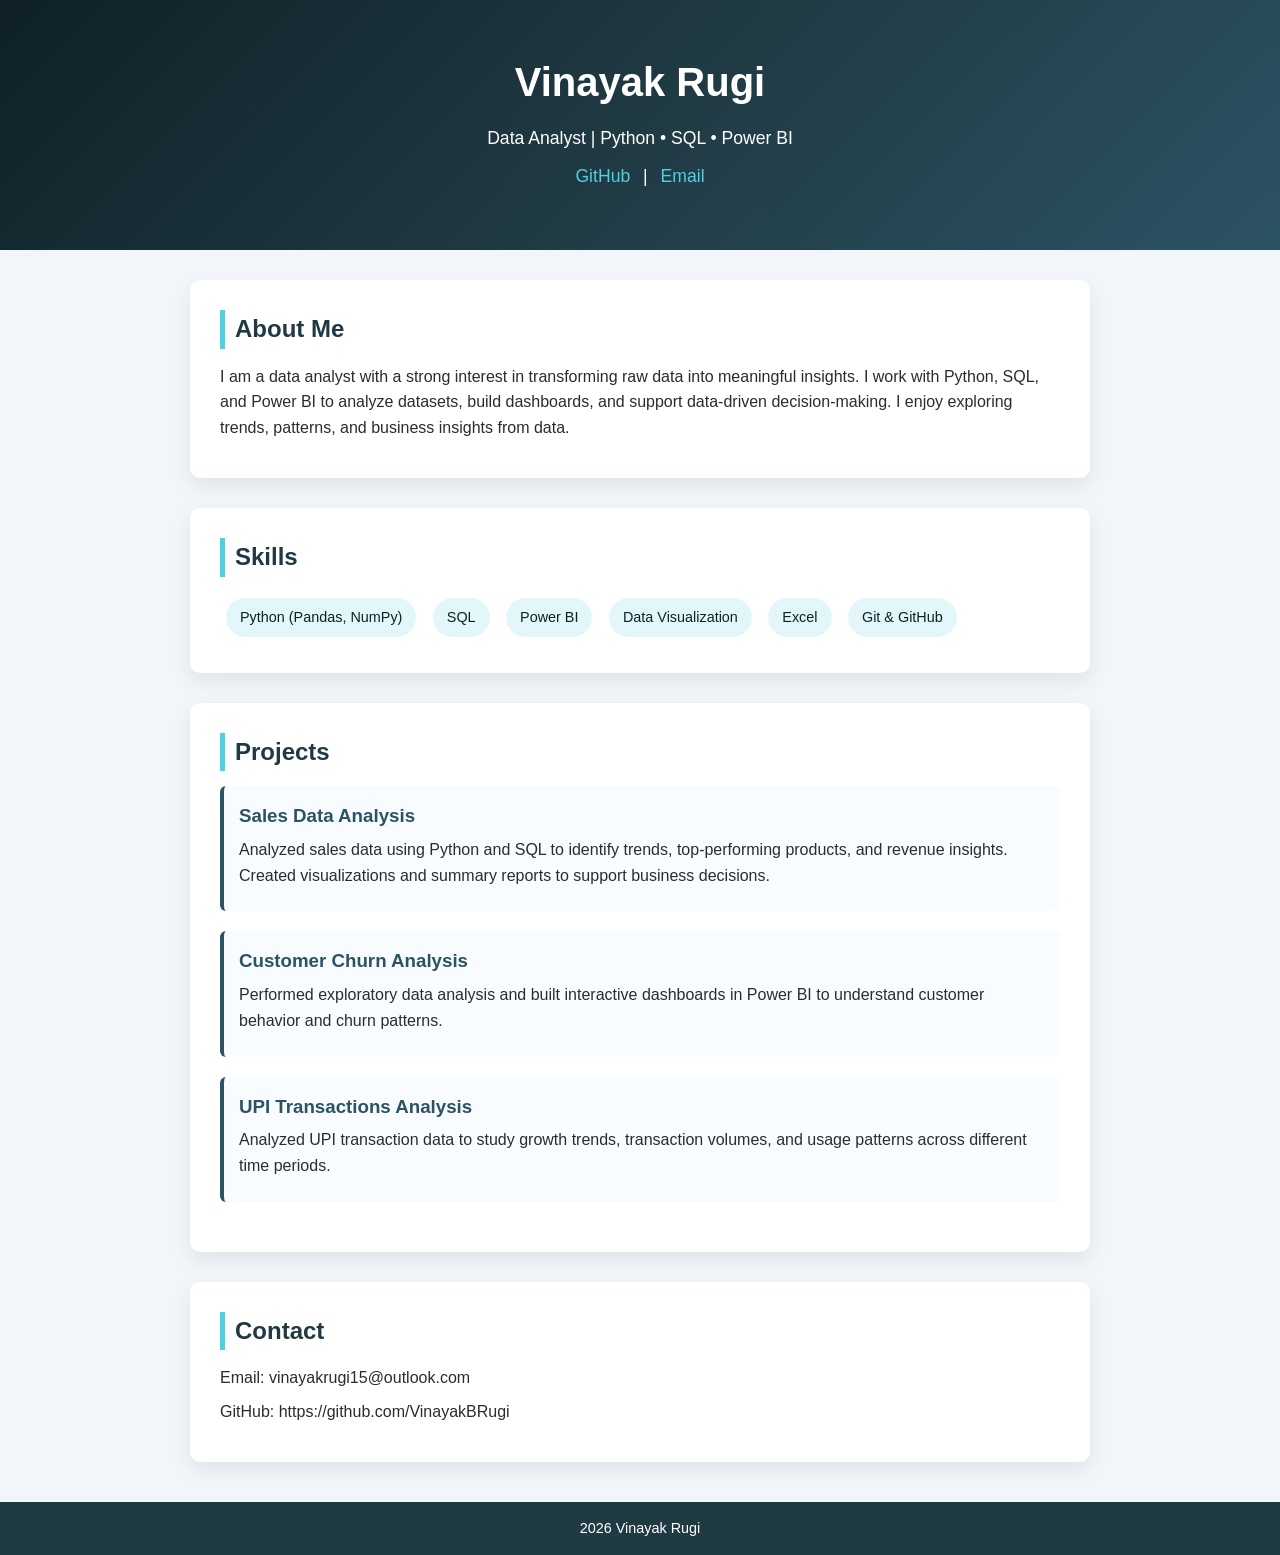
==== index.html @ 9090eca0 "Update and rename Portfolio.html to index.html" ====
<!DOCTYPE html>
<html lang="en">
<head>
    <meta charset="UTF-8">
    <meta name="viewport" content="width=device-width, initial-scale=1.0">
    <title>Vinayak Rugi | Data Analyst</title>
    <link rel="stylesheet" href="style.css">
</head>
<body>

    <header>
        <h1>Vinayak Rugi</h1>
        <p>Data Analyst | Python • SQL • Power BI</p>
        <p>
            <a href="https://github.com/VinayakBRugi" target="_blank">GitHub</a> |
            <a href="vinayakrugi15@outlook.com">Email</a>
        </p>
    </header>

    <section>
        <h2>About Me</h2>
        <p>
            I am a data analyst with a strong interest in transforming raw data into meaningful
            insights. I work with Python, SQL, and Power BI to analyze datasets, build dashboards,
            and support data-driven decision-making. I enjoy exploring trends, patterns, and
            business insights from data.
        </p>
    </section>

    <section>
        <h2>Skills</h2>
        <ul>
            <li>Python (Pandas, NumPy)</li>
            <li>SQL</li>
            <li>Power BI</li>
            <li>Data Visualization</li>
            <li>Excel</li>
            <li>Git & GitHub</li>
        </ul>
    </section>

    <section>
        <h2>Projects</h2>
        <div class="project">
            <h3>Sales Data Analysis</h3>
            <p>
                Analyzed sales data using Python and SQL to identify trends, top-performing
                products, and revenue insights. Created visualizations and summary reports
                to support business decisions.
            </p>
        </div>

        <div class="project">
            <h3>Customer Churn Analysis</h3>
            <p>
                Performed exploratory data analysis and built interactive dashboards in
                Power BI to understand customer behavior and churn patterns.
            </p>
        </div>

        <div class="project">
            <h3>UPI Transactions Analysis</h3>
            <p>
                Analyzed UPI transaction data to study growth trends, transaction volumes,
                and usage patterns across different time periods.
            </p>
        </div>
    </section>

    <section>
        <h2>Contact</h2>
        <p>Email: vinayakrugi15@outlook.com</p>
        <p>GitHub: https://github.com/VinayakBRugi</p>
    </section>

    <footer>
        <p>2026 Vinayak Rugi</p>
    </footer>

</body>
</html>
---- style.css ----
* {
    box-sizing: border-box;
    margin: 0;
    padding: 0;
}

body {
    font-family: "Segoe UI", Arial, sans-serif;
    background-color: #f2f6fa;
    color: #2c2c2c;
    line-height: 1.6;
}

header {
    background: linear-gradient(135deg, #0f2027, #203a43, #2c5364);
    color: #ffffff;
    text-align: center;
    padding: 50px 20px;
}

header h1 {
    font-size: 2.5rem;
    margin-bottom: 10px;
}

header p {
    font-size: 1.1rem;
    margin-bottom: 10px;
}

header a {
    color: #4dd0e1;
    text-decoration: none;
    font-weight: 500;
    margin: 0 8px;
}

header a:hover {
    text-decoration: underline;
}

section {
    max-width: 900px;
    margin: 30px auto;
    background: #ffffff;
    padding: 30px;
    border-radius: 10px;
    box-shadow: 0 8px 20px rgba(0, 0, 0, 0.08);
}

section h2 {
    color: #203a43;
    margin-bottom: 15px;
    border-left: 5px solid #4dd0e1;
    padding-left: 10px;
}

ul {
    list-style: none;
    margin-top: 10px;
}

ul li {
    background-color: #e3f7fa;
    display: inline-block;
    padding: 8px 14px;
    margin: 6px;
    border-radius: 20px;
    font-size: 0.9rem;
    color: #0f2027;
    font-weight: 500;
}

.project {
    margin-bottom: 20px;
    padding: 15px;
    border-left: 4px solid #2c5364;
    background-color: #f9fcff;
    border-radius: 6px;
}

.project h3 {
    color: #2c5364;
    margin-bottom: 6px;
}

section p {
    margin-bottom: 8px;
}

footer {
    background-color: #203a43;
    color: #ffffff;
    text-align: center;
    padding: 15px;
    margin-top: 40px;
    font-size: 0.9rem;
}
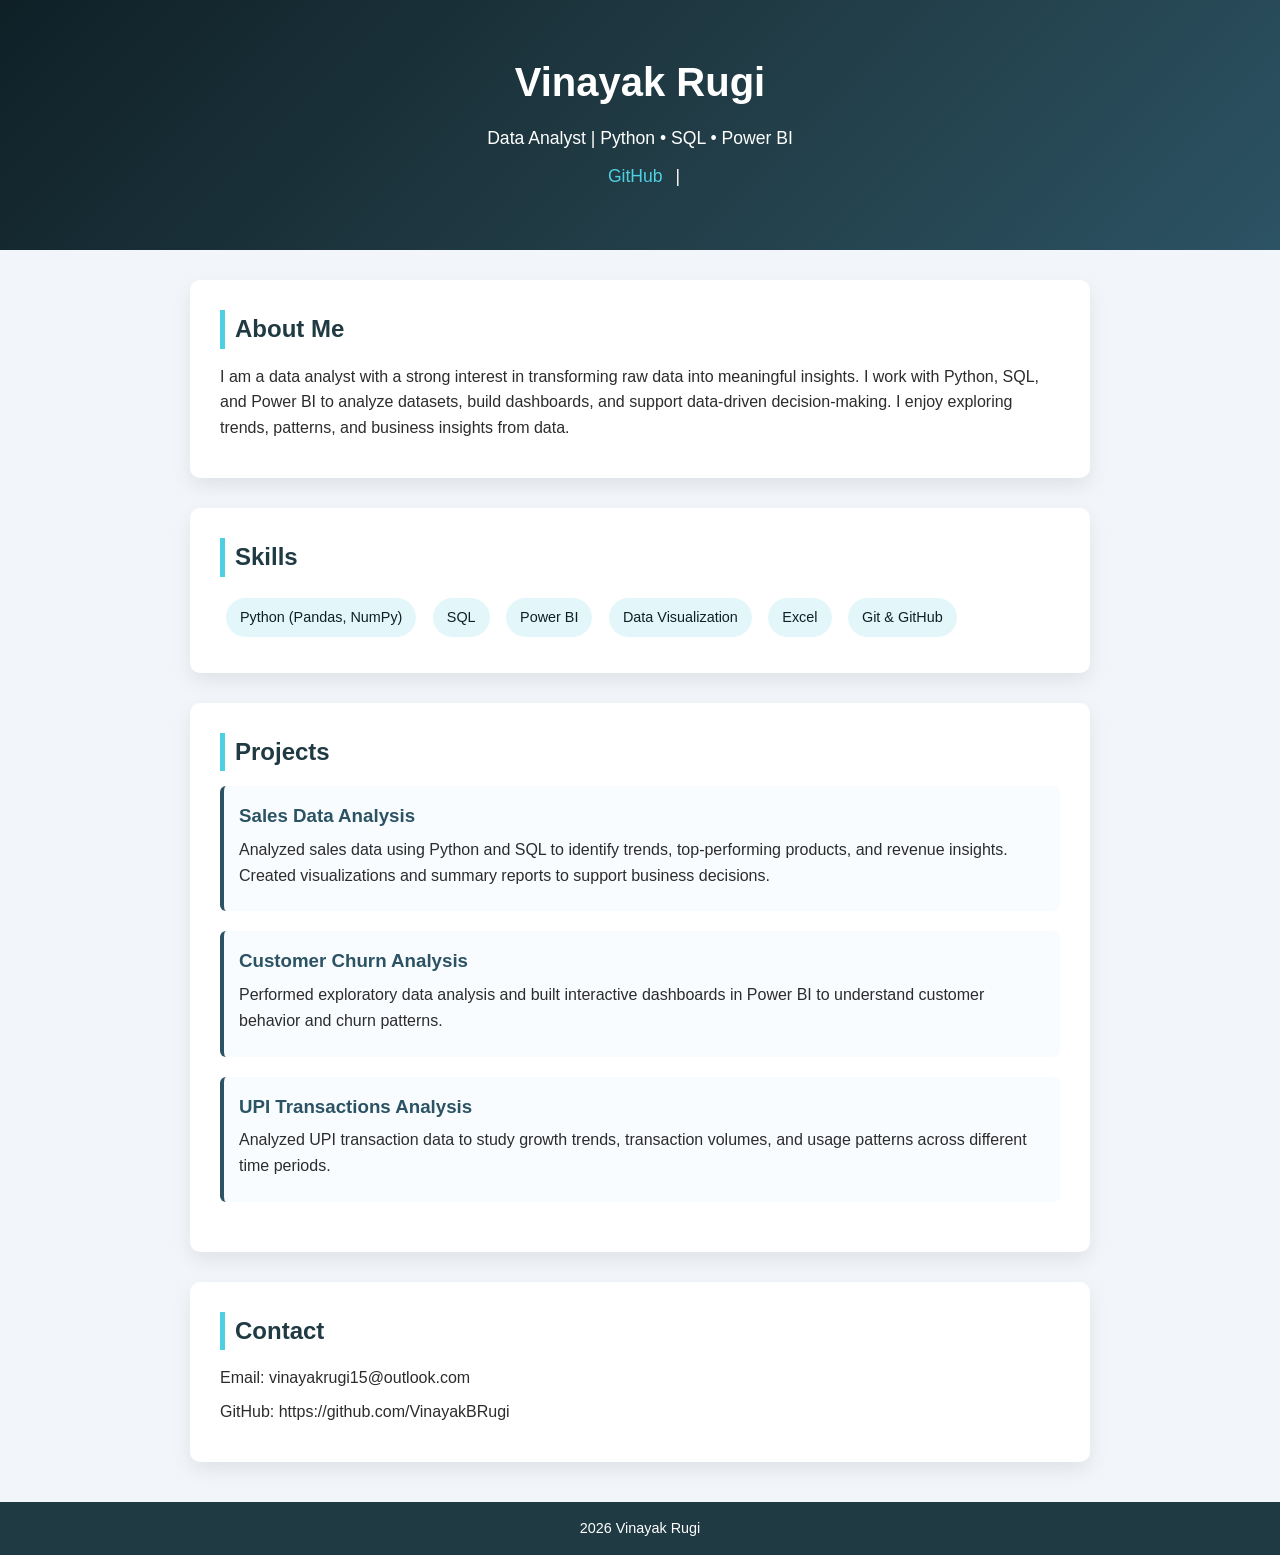
==== commit 18e27ad1: "Update index.html" ====
--- a/index.html
+++ b/index.html
@@ -13,7 +13,6 @@
         <p>Data Analyst | Python • SQL • Power BI</p>
         <p>
             <a href="https://github.com/VinayakBRugi" target="_blank">GitHub</a> |
-            <a href="vinayakrugi15@outlook.com">Email</a>
         </p>
     </header>
 
@@ -79,3 +78,4 @@
 
 </body>
 </html>
+
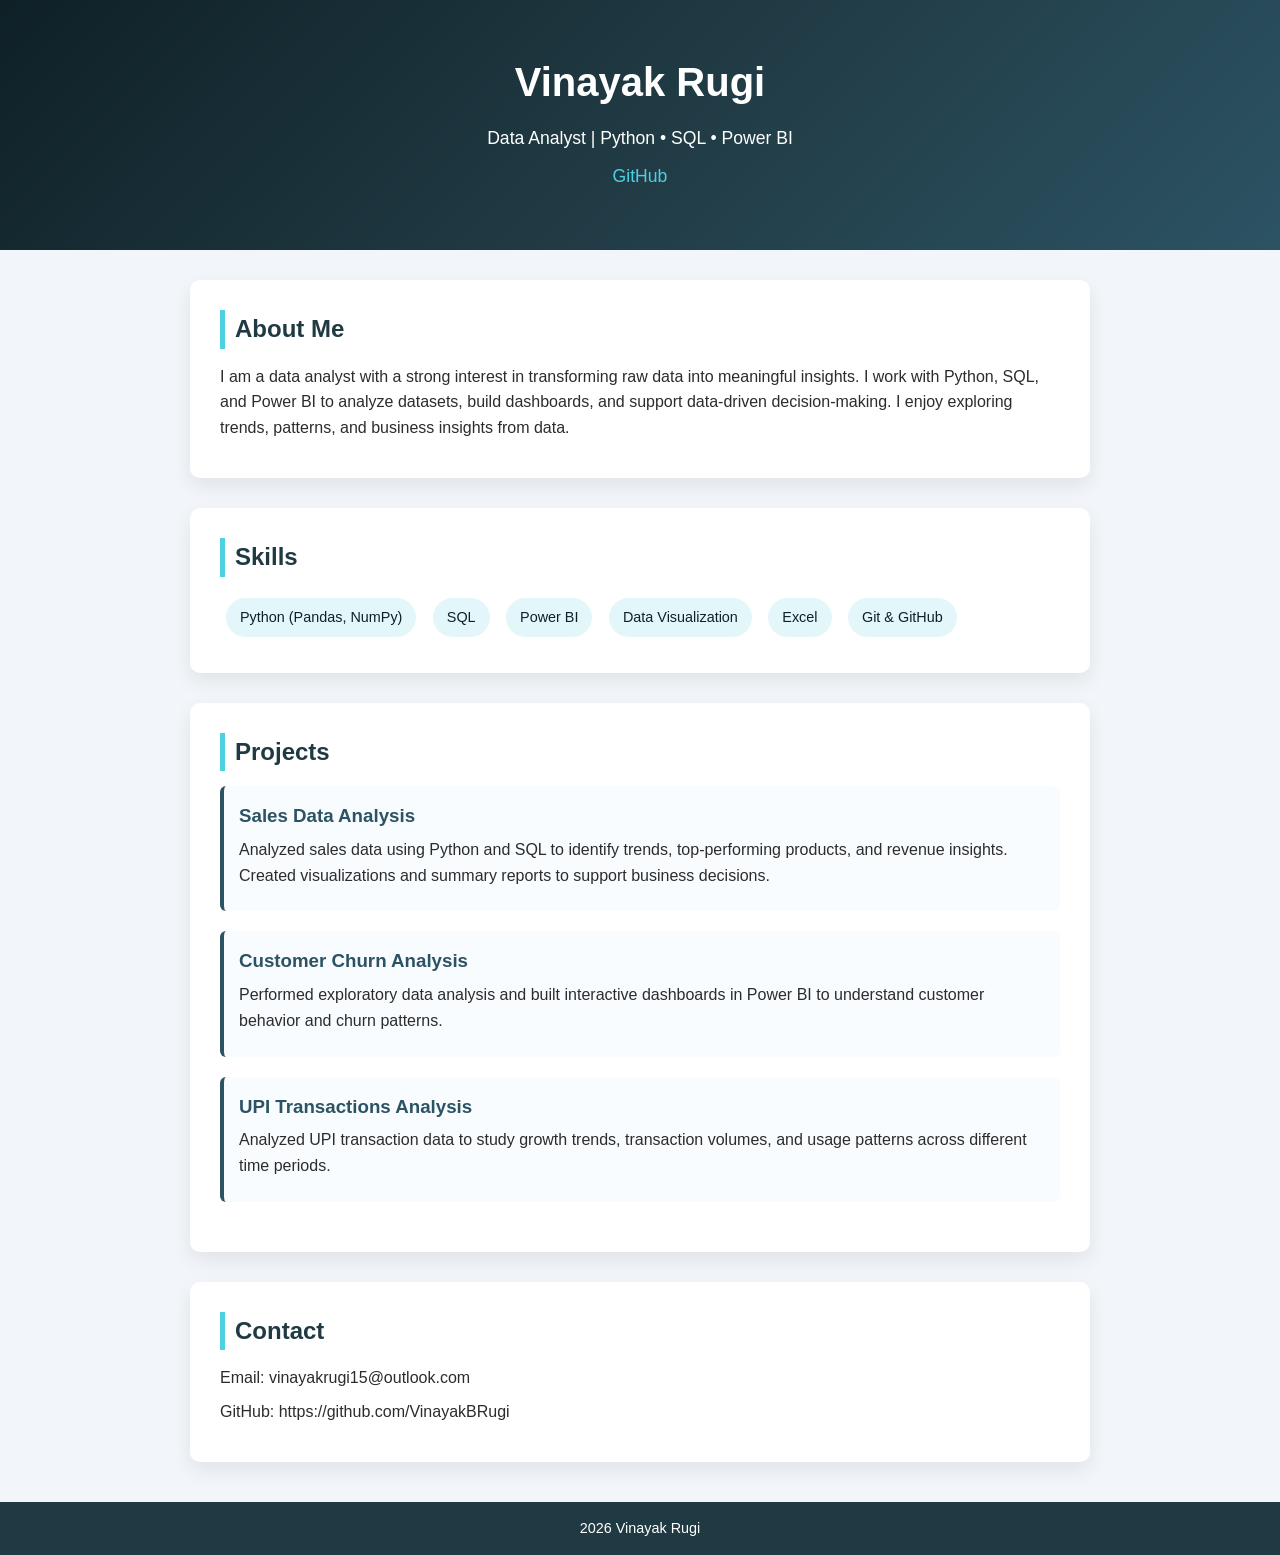
==== commit 4c648d31: "Update index.html" ====
--- a/index.html
+++ b/index.html
@@ -12,7 +12,7 @@
         <h1>Vinayak Rugi</h1>
         <p>Data Analyst | Python • SQL • Power BI</p>
         <p>
-            <a href="https://github.com/VinayakBRugi" target="_blank">GitHub</a> |
+            <a href="https://github.com/VinayakBRugi" target="_blank">GitHub</a>
         </p>
     </header>
 
@@ -79,3 +79,5 @@
 </body>
 </html>
 
+
+
